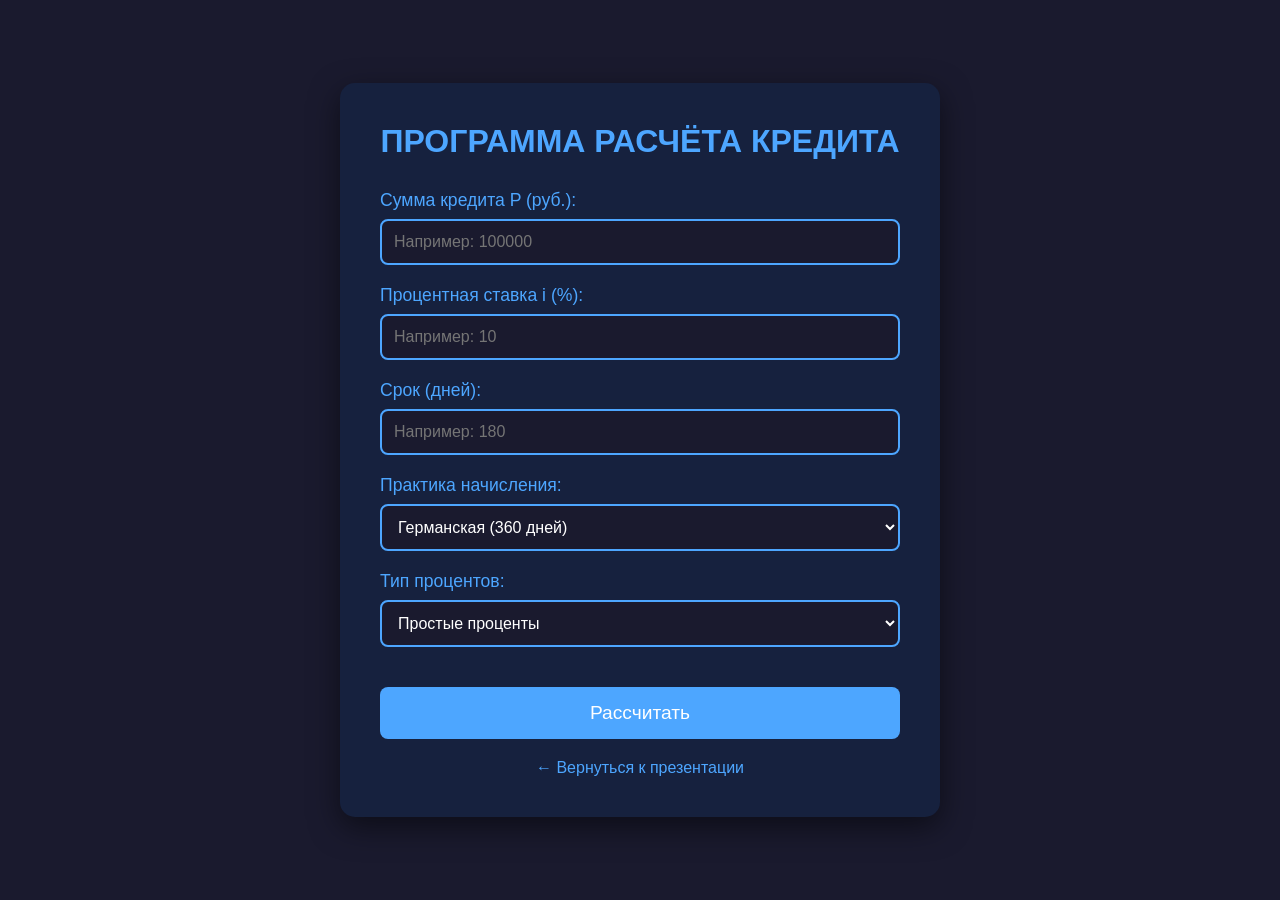
==== credit-calculator.html @ 274a7bc3 "Первый коммит: загрузка всех файлов презентации" ====
<!DOCTYPE html>
<html lang="ru">
<head>
    <meta charset="UTF-8">
    <meta name="viewport" content="width=device-width, initial-scale=1.0">
    <title>Программа расчёта кредита</title>
    <link rel="stylesheet" href="./css/calculator.css">
</head>
<body>
    <div class="container">
        <h1>ПРОГРАММА РАСЧЁТА КРЕДИТА</h1>
        
        <div class="form-group">
            <label for="principal">Сумма кредита P (руб.):</label>
            <input type="number" id="principal" placeholder="Например: 100000" min="0">
        </div>
        
        <div class="form-group">
            <label for="rate">Процентная ставка i (%):</label>
            <input type="number" id="rate" placeholder="Например: 10" min="0" step="0.1">
        </div>
        
        <div class="form-group">
            <label for="days">Срок (дней):</label>
            <input type="number" id="days" placeholder="Например: 180" min="30" max="3650">
        </div>
        
        <div class="form-group">
            <label for="practice">Практика начисления:</label>
            <select id="practice">
                <option value="german">Германская (360 дней)</option>
                <option value="french">Французская (360 дней)</option>
                <option value="english">Английская (365 дней)</option>
            </select>
        </div>
        
        <div class="form-group">
            <label for="type">Тип процентов:</label>
            <select id="type">
                <option value="simple">Простые проценты</option>
                <option value="compound">Сложные проценты</option>
            </select>
        </div>
        
        <button onclick="calculate()">Рассчитать</button>
        
        <div id="result" class="result" style="display: none;"></div>
        
        <a href="index.html" class="back-link">← Вернуться к презентации</a>
    </div>

    <script>
        function calculate() {
            const P = parseFloat(document.getElementById('principal').value);
            const i = parseFloat(document.getElementById('rate').value) / 100;
            const days = parseInt(document.getElementById('days').value);
            const practice = document.getElementById('practice').value;
            const type = document.getElementById('type').value;
            
            if (isNaN(P) || isNaN(i) || isNaN(days) || P < 0 || i < 0 || days < 30) {
                alert('Пожалуйста, заполните все поля корректно!\nСрок должен быть от 30 дней.');
                return;
            }
            
            let n;
            if (practice === 'german' || practice === 'french') {
                n = days / 360;
            } else {
                n = days / 365;
            }
            
            let S;
            if (type === 'simple') {
                S = P * (1 + n * i);
            } else {
                S = P * Math.pow((1 + i), n);
            }
            
            const resultDiv = document.getElementById('result');
            resultDiv.style.display = 'block';
            resultDiv.innerHTML = `
                <div>Наращенная сумма:</div>
                <div style="font-size: 1.5em; margin-top: 10px;">
                    S = ${S.toFixed(2)} руб.
                </div>
                <div style="font-size: 0.6em; margin-top: 15px; color: #888;">
                    P = ${P.toFixed(2)} руб., i = ${(i*100).toFixed(2)}%, 
                    n = ${n.toFixed(4)} лет (${days} дней)
                </div>
            `;
        }
    </script>
</body>
</html>
---- css/calculator.css ----
* {
    margin: 0;
    padding: 0;
    box-sizing: border-box;
}

body {
    background: #1a1a2e;
    color: #ffffff;
    font-family: 'Segoe UI', Arial, sans-serif;
    display: flex;
    justify-content: center;
    align-items: center;
    min-height: 100vh;
    margin: 0;
}

.container {
    background: #16213e;
    padding: 40px;
    border-radius: 15px;
    box-shadow: 0 10px 30px rgba(0,0,0,0.5);
    max-width: 600px;
    width: 90%;
}

h1 {
    text-align: center;
    color: #4da6ff;
    margin-bottom: 30px;
}

.form-group {
    margin-bottom: 20px;
}

label {
    display: block;
    margin-bottom: 8px;
    color: #4da6ff;
    font-size: 1.1em;
}

input, select {
    width: 100%;
    padding: 12px;
    border: 2px solid #4da6ff;
    border-radius: 8px;
    background: #1a1a2e;
    color: #ffffff;
    font-size: 1em;
    box-sizing: border-box;
}

input:focus, select:focus {
    outline: none;
    border-color: #ffffff;
}

button {
    width: 100%;
    padding: 15px;
    background: #4da6ff;
    color: #ffffff;
    border: none;
    border-radius: 8px;
    font-size: 1.2em;
    cursor: pointer;
    margin-top: 20px;
    transition: background 0.3s;
}

button:hover {
    background: #3d8fd9;
}

.result {
    margin-top: 30px;
    padding: 20px;
    background: #1a1a2e;
    border-radius: 8px;
    text-align: center;
    font-size: 1.5em;
    color: #4da6ff;
}

.back-link {
    display: block;
    text-align: center;
    margin-top: 20px;
    color: #4da6ff;
    text-decoration: none;
}

.back-link:hover {
    text-decoration: underline;
}
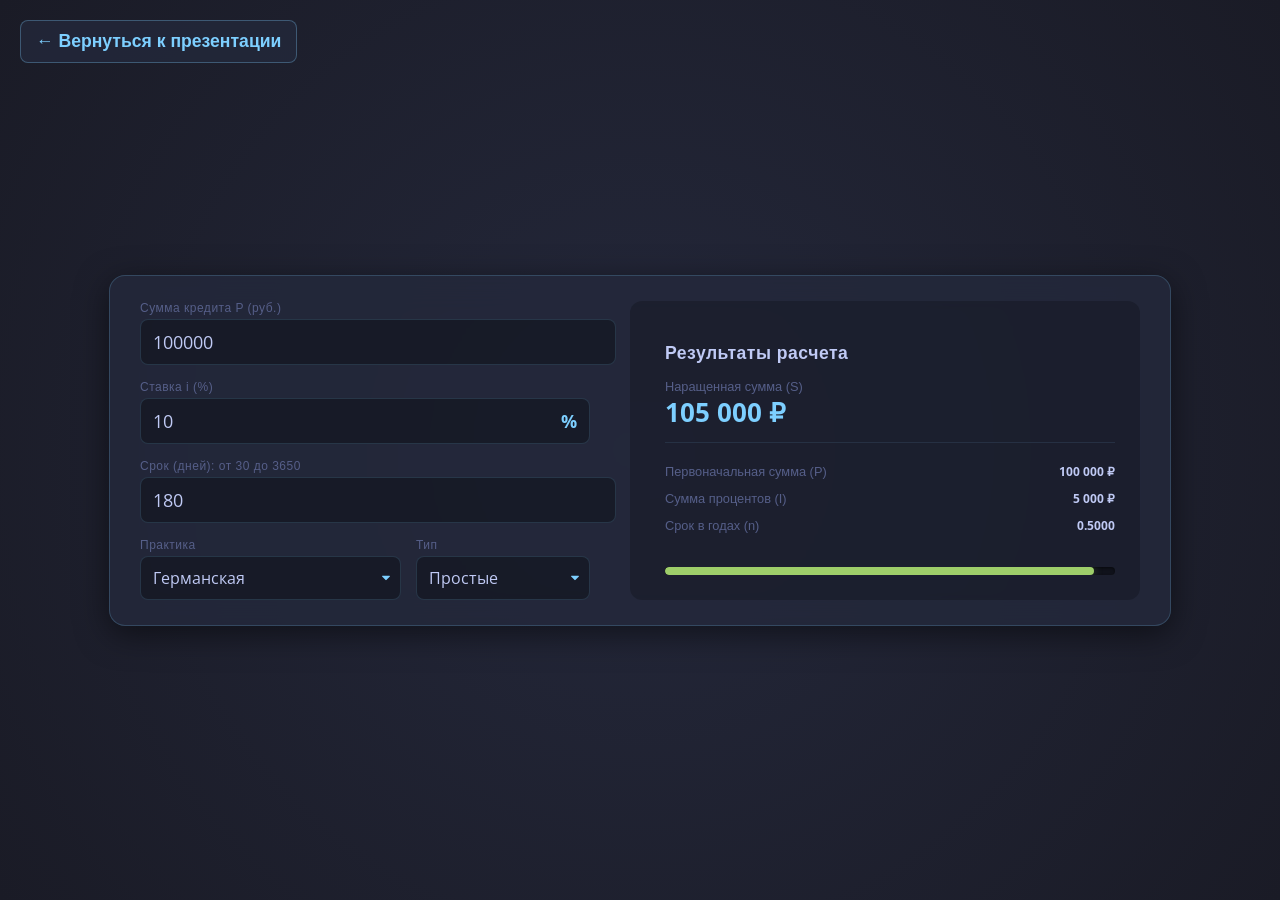
==== commit 5a8e9ded: "Описание изменений" ====
--- a/credit-calculator.html
+++ b/credit-calculator.html
@@ -6,89 +6,135 @@
     <title>Программа расчёта кредита</title>
     <link rel="stylesheet" href="./css/calculator.css">
 </head>
-<body>
-    <div class="container">
-        <h1>ПРОГРАММА РАСЧЁТА КРЕДИТА</h1>
-        
-        <div class="form-group">
-            <label for="principal">Сумма кредита P (руб.):</label>
-            <input type="number" id="principal" placeholder="Например: 100000" min="0">
+<body class="standalone-page">
+    
+    <a href="index.html" class="back-link">← Вернуться к презентации</a>
+
+    <div class="loan-calc-container">
+        <!-- Левая колонка: Ввод данных -->
+        <div class="loan-inputs">
+            <div class="loan-input-group">
+                <label>Сумма кредита P (руб.)</label>
+                <input type="number" id="calc-p" value="100000" class="loan-big-input" oninput="calculateCredit()">
+            </div>
+            
+            <div class="loan-input-group">
+                <label>Ставка i (%)</label>
+                <div class="loan-input-rate">
+                    <input type="number" id="calc-i" value="10" class="loan-big-input" step="0.1" oninput="calculateCredit()">
+                    <span>%</span>
+                </div>
+            </div>
+
+            <div class="loan-input-group">
+                <label>Срок (дней): от 30 до 3650</label>
+                <input type="number" id="calc-days" value="180" class="loan-big-input" min="30" max="3650" oninput="calculateCredit()">
+            </div>
+
+            <div class="loan-selects-row">
+                <div class="loan-select-col" style="flex: 1.5;">
+                    <label>Практика</label>
+                    <select id="calc-practice" class="loan-select" onchange="calculateCredit()">
+                        <option value="german">Германская</option>
+                        <option value="french">Французская</option>
+                        <option value="english">Английская</option>
+                    </select>
+                </div>
+                <div class="loan-select-col" style="flex: 1;">
+                    <label>Тип</label>
+                    <select id="calc-type" class="loan-select" onchange="calculateCredit()">
+                        <option value="simple">Простые</option>
+                        <option value="compound">Сложные</option>
+                    </select>
+                </div>
+            </div>
         </div>
-        
-        <div class="form-group">
-            <label for="rate">Процентная ставка i (%):</label>
-            <input type="number" id="rate" placeholder="Например: 10" min="0" step="0.1">
+
+        <!-- Правая колонка: Результаты -->
+        <div class="loan-results">
+            <h3>Результаты расчета</h3>
+            
+            <div class="loan-monthly">
+                <span>Наращенная сумма (S)</span>
+                <strong id="res-s">110 000 ₽</strong>
+            </div>
+            
+            <div class="loan-result-list">
+                <div class="loan-result-item">
+                    <span>Первоначальная сумма (P)</span>
+                    <strong id="res-p">100 000 ₽</strong>
+                </div>
+                <div class="loan-result-item">
+                    <span>Сумма процентов (I)</span>
+                    <strong id="res-i">10 000 ₽</strong>
+                </div>
+                <div class="loan-result-item">
+                    <span>Срок в годах (n)</span>
+                    <strong id="res-n">0.5000</strong>
+                </div>
+            </div>
+
+            <div class="loan-progress-bar">
+                <div class="loan-progress-fill" id="res-progress" style="width: 90%;"></div>
+            </div>
         </div>
-        
-        <div class="form-group">
-            <label for="days">Срок (дней):</label>
-            <input type="number" id="days" placeholder="Например: 180" min="30" max="3650">
-        </div>
-        
-        <div class="form-group">
-            <label for="practice">Практика начисления:</label>
-            <select id="practice">
-                <option value="german">Германская (360 дней)</option>
-                <option value="french">Французская (360 дней)</option>
-                <option value="english">Английская (365 дней)</option>
-            </select>
-        </div>
-        
-        <div class="form-group">
-            <label for="type">Тип процентов:</label>
-            <select id="type">
-                <option value="simple">Простые проценты</option>
-                <option value="compound">Сложные проценты</option>
-            </select>
-        </div>
-        
-        <button onclick="calculate()">Рассчитать</button>
-        
-        <div id="result" class="result" style="display: none;"></div>
-        
-        <a href="index.html" class="back-link">← Вернуться к презентации</a>
     </div>
 
     <script>
-        function calculate() {
-            const P = parseFloat(document.getElementById('principal').value);
-            const i = parseFloat(document.getElementById('rate').value) / 100;
-            const days = parseInt(document.getElementById('days').value);
-            const practice = document.getElementById('practice').value;
-            const type = document.getElementById('type').value;
+        function calculateCredit() {
+            const P = parseFloat(document.getElementById('calc-p').value) || 0;
+            const rate = parseFloat(document.getElementById('calc-i').value) || 0;
+            const i = rate / 100;
             
-            if (isNaN(P) || isNaN(i) || isNaN(days) || P < 0 || i < 0 || days < 30) {
-                alert('Пожалуйста, заполните все поля корректно!\nСрок должен быть от 30 дней.');
+            const daysInput = document.getElementById('calc-days');
+            let days = parseInt(daysInput.value);
+            
+            // Проверка срока
+            if (isNaN(days) || days < 30 || days > 3650) {
+                document.getElementById('res-s').textContent = "Укажите другой срок";
+                document.getElementById('res-s').style.color = "#f7768e";
+                document.getElementById('res-s').style.fontSize = "1.1em";
+                document.getElementById('res-p').textContent = "—";
+                document.getElementById('res-i').textContent = "—";
+                document.getElementById('res-n').textContent = "—";
+                document.getElementById('res-progress').style.width = "0%";
                 return;
+            } else {
+                document.getElementById('res-s').style.color = "#7dcfff";
+                document.getElementById('res-s').style.fontSize = "1.6em";
             }
             
-            let n;
-            if (practice === 'german' || practice === 'french') {
+            const practice = document.getElementById('calc-practice').value;
+            const type = document.getElementById('calc-type').value;
+            
+            let n = 0;
+            if (practice === 'english') {
+                n = days / 365;
+            } else {
                 n = days / 360;
-            } else {
-                n = days / 365;
             }
             
-            let S;
+            let S = 0;
             if (type === 'simple') {
                 S = P * (1 + n * i);
             } else {
                 S = P * Math.pow((1 + i), n);
             }
             
-            const resultDiv = document.getElementById('result');
-            resultDiv.style.display = 'block';
-            resultDiv.innerHTML = `
-                <div>Наращенная сумма:</div>
-                <div style="font-size: 1.5em; margin-top: 10px;">
-                    S = ${S.toFixed(2)} руб.
-                </div>
-                <div style="font-size: 0.6em; margin-top: 15px; color: #888;">
-                    P = ${P.toFixed(2)} руб., i = ${(i*100).toFixed(2)}%, 
-                    n = ${n.toFixed(4)} лет (${days} дней)
-                </div>
-            `;
+            const I = S - P;
+            const formatMoney = (val) => Math.round(val).toLocaleString('ru-RU') + ' ₽';
+            
+            document.getElementById('res-s').textContent = formatMoney(S);
+            document.getElementById('res-p').textContent = formatMoney(P);
+            document.getElementById('res-i').textContent = formatMoney(I);
+            document.getElementById('res-n').textContent = n.toFixed(4);
+            
+            const progressPercent = S > 0 ? (P / S) * 100 : 0;
+            document.getElementById('res-progress').style.width = progressPercent + '%';
         }
+
+        // Инициализация при загрузке
+        document.addEventListener('DOMContentLoaded', calculateCredit);
     </script>
 </body>
 </html>
--- a/css/calculator.css
+++ b/css/calculator.css
@@ -1,97 +1,220 @@
-* {
+/* ============================================
+   CALCULATOR — TOKYO NIGHT THEME
+   ============================================ */
+
+@import url('https://fonts.googleapis.com/css2?family=Open+Sans:wght@400;600&family=PT+Sans:wght@400;700&display=swap');
+
+/* ========== СТИЛИ ДЛЯ ОТДЕЛЬНОЙ СТРАНИЦЫ (credit-calculator.html) ========== */
+body.standalone-page {
     margin: 0;
     padding: 0;
-    box-sizing: border-box;
-}
-
-body {
-    background: #1a1a2e;
-    color: #ffffff;
-    font-family: 'Segoe UI', Arial, sans-serif;
+    min-height: 100vh;
     display: flex;
     justify-content: center;
     align-items: center;
-    min-height: 100vh;
-    margin: 0;
-}
-
-.container {
-    background: #16213e;
-    padding: 40px;
-    border-radius: 15px;
-    box-shadow: 0 10px 30px rgba(0,0,0,0.5);
-    max-width: 600px;
-    width: 90%;
-}
-
-h1 {
-    text-align: center;
-    color: #4da6ff;
-    margin-bottom: 30px;
-}
-
-.form-group {
+    background-color: #1a1b26; /* Фон темы */
+    background-image: radial-gradient(circle at center, #24283b 0%, #1a1b26 100%);
+    font-family: 'Segoe UI', Tahoma, Geneva, Verdana, sans-serif;
+    color: #c0caf5;
+}
+
+.back-link {
+    position: absolute;
+    top: 20px;
+    left: 20px;
+    color: #7dcfff;
+    text-decoration: none;
+    font-size: 1.1em;
+    font-weight: bold;
+    padding: 10px 15px;
+    border: 1px solid rgba(125, 207, 255, 0.3);
+    border-radius: 8px;
+    background: rgba(36, 40, 59, 0.8);
+    transition: all 0.3s;
+}
+
+.back-link:hover {
+    background: #7dcfff;
+    color: #1a1b26;
+}
+
+/* ============================================
+   СТИЛИ КАЛЬКУЛЯТОРА (Общие для index и standalone)
+   ============================================ */
+.loan-calc-container {
+    display: flex;
+    gap: 40px;
+    background: rgba(36, 40, 59, 0.85);
+    backdrop-filter: blur(16px);
+    -webkit-backdrop-filter: blur(16px);
+    border: 1px solid rgba(125, 207, 255, 0.2);
+    border-radius: 16px;
+    padding: 25px 30px;
+    max-width: 1000px;
+    width: 95%;
+    margin: 0 auto;
+    text-align: left;
+    box-shadow: 0 8px 32px 0 rgba(0,0,0,0.5);
+}
+
+.loan-inputs {
+    flex: 0 0 45%;
+    display: flex;
+    flex-direction: column;
+    gap: 15px;
+}
+
+.loan-input-group label, .loan-select-col label {
+    color: #565f89;
+    font-size: 0.75em;
+    margin-bottom: 4px;
+    display: block;
+    letter-spacing: 0.5px;
+}
+
+.loan-big-input, .loan-select {
+    background: rgba(0,0,0,0.3);
+    border: 1px solid rgba(125, 207, 255, 0.15);
+    border-radius: 8px;
+    color: #c0caf5;
+    font-size: 1.1em;
+    padding: 10px 12px;
+    width: 100%;
+    outline: none;
+    transition: all 0.3s;
+    font-family: 'Open Sans', sans-serif;
+}
+
+.loan-big-input:focus, .loan-select:focus {
+    border-color: #7dcfff;
+    background: rgba(0,0,0,0.5);
+    box-shadow: 0 0 12px rgba(125,207,255,0.2);
+}
+
+.loan-selects-row {
+    display: flex;
+    gap: 15px;
+}
+
+.loan-select {
+    appearance: none;
+    -webkit-appearance: none;
+    -moz-appearance: none;
+    background-image: url("data:image/svg+xml;charset=US-ASCII,%3Csvg%20xmlns%3D%22http%3A%2F%2Fwww.w3.org%2F2000%2Fsvg%22%20width%3D%22292.4%22%20height%3D%22292.4%22%3E%3Cpath%20fill%3D%22%237dcfff%22%20d%3D%22M287%2069.4a17.6%2017.6%200%200%200-13-5.4H18.4c-5%200-9.3%201.8-12.9%205.4A17.6%2017.6%200%200%200%200%2082.2c0%205%201.8%209.3%205.4%2012.9l128%20127.9c3.6%203.6%207.8%205.4%2012.8%205.4s9.2-1.8%2012.8-5.4L287%2095c3.5-3.5%205.4-7.8%205.4-12.8%200-5-1.9-9.2-5.5-12.8z%22%2F%3E%3C%2Fsvg%3E");
+    background-repeat: no-repeat;
+    background-position: right 10px top 50%;
+    background-size: 8px auto;
+    padding-right: 25px;
+    cursor: pointer;
+    font-size: 1em;
+    text-overflow: ellipsis;
+}
+
+.loan-input-rate {
+    display: flex;
+    align-items: center;
+    background: rgba(0,0,0,0.3);
+    border: 1px solid rgba(125, 207, 255, 0.15);
+    border-radius: 8px;
+    padding-right: 12px;
+    transition: all 0.3s;
+}
+
+.loan-input-rate:focus-within {
+    border-color: #7dcfff;
+    background: rgba(0,0,0,0.5);
+    box-shadow: 0 0 12px rgba(125,207,255,0.2);
+}
+
+.loan-input-rate .loan-big-input {
+    border: none;
+    background: transparent;
+    box-shadow: none;
+}
+
+.loan-input-rate span {
+    color: #7dcfff;
+    font-size: 1.1em;
+    font-weight: bold;
+    font-family: 'Open Sans', sans-serif;
+}
+
+/* Правая колонка */
+.loan-results {
+    flex: 1;
+    background: rgba(0,0,0,0.2);
+    border-radius: 12px;
+    padding: 25px 25px 25px 35px;
+    display: flex;
+    flex-direction: column;
+}
+
+.loan-results h3 {
+    color: #c0caf5;
+    font-size: 1.1em;
+    margin-bottom: 15px;
+    font-weight: 600;
+    letter-spacing: 0.5px;
+}
+
+.loan-monthly {
+    display: flex;
+    flex-direction: column;
+    gap: 5px;
     margin-bottom: 20px;
-}
-
-label {
-    display: block;
-    margin-bottom: 8px;
-    color: #4da6ff;
-    font-size: 1.1em;
-}
-
-input, select {
-    width: 100%;
-    padding: 12px;
-    border: 2px solid #4da6ff;
-    border-radius: 8px;
-    background: #1a1a2e;
-    color: #ffffff;
-    font-size: 1em;
-    box-sizing: border-box;
-}
-
-input:focus, select:focus {
-    outline: none;
-    border-color: #ffffff;
-}
-
-button {
-    width: 100%;
-    padding: 15px;
-    background: #4da6ff;
-    color: #ffffff;
-    border: none;
-    border-radius: 8px;
-    font-size: 1.2em;
-    cursor: pointer;
-    margin-top: 20px;
-    transition: background 0.3s;
-}
-
-button:hover {
-    background: #3d8fd9;
-}
-
-.result {
-    margin-top: 30px;
-    padding: 20px;
-    background: #1a1a2e;
-    border-radius: 8px;
-    text-align: center;
-    font-size: 1.5em;
-    color: #4da6ff;
-}
-
-.back-link {
-    display: block;
-    text-align: center;
-    margin-top: 20px;
-    color: #4da6ff;
-    text-decoration: none;
-}
-
-.back-link:hover {
-    text-decoration: underline;
+    padding-bottom: 15px;
+    border-bottom: 1px solid rgba(125, 207, 255, 0.1);
+}
+
+.loan-monthly span {
+    color: #565f89;
+    font-size: 0.8em;
+    white-space: nowrap;
+}
+
+.loan-monthly strong {
+    font-size: 1.6em;
+    color: #7dcfff;
+    line-height: 1.1;
+    font-family: 'Open Sans', sans-serif;
+    word-break: break-all;
+}
+
+.loan-result-list {
+    margin-bottom: 20px;
+}
+
+.loan-result-item {
+    display: flex;
+    justify-content: space-between;
+    align-items: center;
+    color: #565f89;
+    font-size: 0.8em;
+    margin-bottom: 10px;
+}
+
+.loan-result-item strong {
+    color: #c0caf5;
+    font-family: 'Open Sans', sans-serif;
+    font-size: 0.95em;
+    margin-left: 10px;
+    text-align: right;
+    word-break: break-all;
+}
+
+.loan-progress-bar {
+    height: 8px;
+    background: rgba(0,0,0,0.4);
+    border-radius: 4px;
+    overflow: hidden;
+    margin-top: auto;
+    box-shadow: inset 0 1px 3px rgba(0,0,0,0.5);
+}
+
+.loan-progress-fill {
+    height: 100%;
+    background: #9ece6a;
+    border-radius: 4px;
+    transition: width 0.4s ease-out;
+    box-shadow: 0 0 10px rgba(158, 206, 106, 0.3);
 }
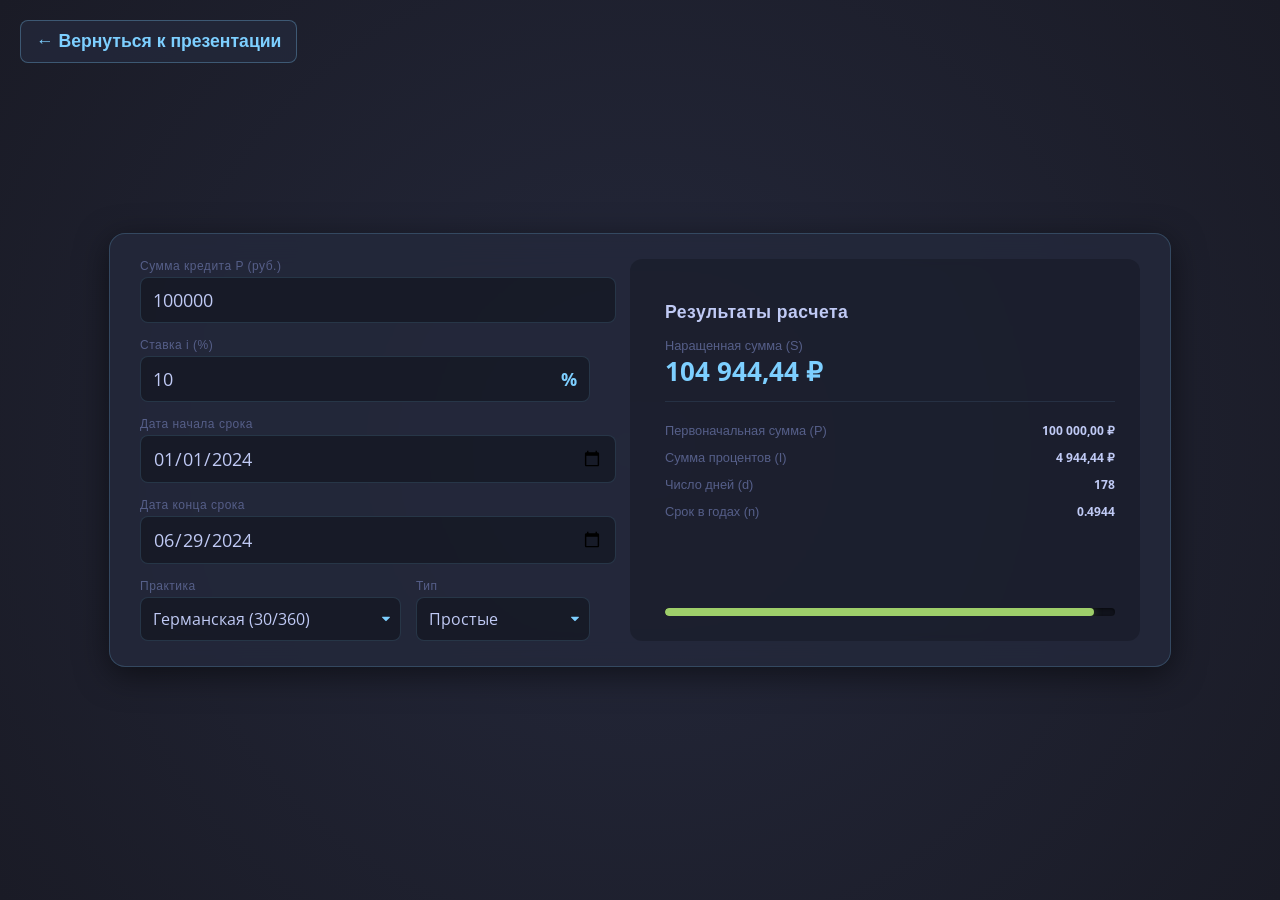
==== commit 7143ba2f: "fix: корректные 6 вариантов расчёта и формат денег toFixed(2)" ====
--- a/credit-calculator.html
+++ b/credit-calculator.html
@@ -7,7 +7,7 @@
     <link rel="stylesheet" href="./css/calculator.css">
 </head>
 <body class="standalone-page">
-    
+
     <a href="index.html" class="back-link">← Вернуться к презентации</a>
 
     <div class="loan-calc-container">
@@ -17,7 +17,7 @@
                 <label>Сумма кредита P (руб.)</label>
                 <input type="number" id="calc-p" value="100000" class="loan-big-input" oninput="calculateCredit()">
             </div>
-            
+
             <div class="loan-input-group">
                 <label>Ставка i (%)</label>
                 <div class="loan-input-rate">
@@ -27,17 +27,22 @@
             </div>
 
             <div class="loan-input-group">
-                <label>Срок (дней): от 30 до 3650</label>
-                <input type="number" id="calc-days" value="180" class="loan-big-input" min="30" max="3650" oninput="calculateCredit()">
+                <label>Дата начала срока</label>
+                <input type="date" id="calc-start" value="2024-01-01" class="loan-big-input" oninput="calculateCredit()">
+            </div>
+
+            <div class="loan-input-group">
+                <label>Дата конца срока</label>
+                <input type="date" id="calc-end" value="2024-06-29" class="loan-big-input" oninput="calculateCredit()">
             </div>
 
             <div class="loan-selects-row">
                 <div class="loan-select-col" style="flex: 1.5;">
                     <label>Практика</label>
                     <select id="calc-practice" class="loan-select" onchange="calculateCredit()">
-                        <option value="german">Германская</option>
-                        <option value="french">Французская</option>
-                        <option value="english">Английская</option>
+                        <option value="german">Германская (30/360)</option>
+                        <option value="french">Французская (факт/360)</option>
+                        <option value="english">Английская (факт/365)</option>
                     </select>
                 </div>
                 <div class="loan-select-col" style="flex: 1;">
@@ -53,24 +58,28 @@
         <!-- Правая колонка: Результаты -->
         <div class="loan-results">
             <h3>Результаты расчета</h3>
-            
+
             <div class="loan-monthly">
                 <span>Наращенная сумма (S)</span>
-                <strong id="res-s">110 000 ₽</strong>
+                <strong id="res-s">110 000,00 ₽</strong>
             </div>
-            
+
             <div class="loan-result-list">
                 <div class="loan-result-item">
                     <span>Первоначальная сумма (P)</span>
-                    <strong id="res-p">100 000 ₽</strong>
+                    <strong id="res-p">100 000,00 ₽</strong>
                 </div>
                 <div class="loan-result-item">
                     <span>Сумма процентов (I)</span>
-                    <strong id="res-i">10 000 ₽</strong>
+                    <strong id="res-i">10 000,00 ₽</strong>
+                </div>
+                <div class="loan-result-item">
+                    <span>Число дней (d)</span>
+                    <strong id="res-d">180</strong>
                 </div>
                 <div class="loan-result-item">
                     <span>Срок в годах (n)</span>
-                    <strong id="res-n">0.5000</strong>
+                    <strong id="res-n">0.4932</strong>
                 </div>
             </div>
 
@@ -81,60 +90,86 @@
     </div>
 
     <script>
+        /* Деньги всегда с двумя знаками после запятой */
+        function formatMoney(val) {
+            return Number(val.toFixed(2)).toLocaleString('ru-RU',
+                { minimumFractionDigits: 2, maximumFractionDigits: 2 }) + ' ₽';
+        }
+
+        /* Точное число дней между датами (французская и английская практики) */
+        function daysActual(start, end) {
+            return Math.round((end.getTime() - start.getTime()) / 86400000);
+        }
+
+        /* Число дней по германской практике (30/360): месяц = 30 дней, день месяца не больше 30 */
+        function days360(start, end) {
+            const d1 = Math.min(start.getDate(), 30);
+            const d2 = Math.min(end.getDate(), 30);
+            return (end.getFullYear() - start.getFullYear()) * 360
+                 + (end.getMonth() - start.getMonth()) * 30
+                 + (d2 - d1);
+        }
+
+        function calcError(message) {
+            const resS = document.getElementById('res-s');
+            resS.textContent = message;
+            resS.style.color = "#f7768e";
+            resS.style.fontSize = "1.1em";
+            document.getElementById('res-p').textContent = "—";
+            document.getElementById('res-i').textContent = "—";
+            document.getElementById('res-d').textContent = "—";
+            document.getElementById('res-n').textContent = "—";
+            document.getElementById('res-progress').style.width = "0%";
+        }
+
         function calculateCredit() {
             const P = parseFloat(document.getElementById('calc-p').value) || 0;
-            const rate = parseFloat(document.getElementById('calc-i').value) || 0;
-            const i = rate / 100;
-            
-            const daysInput = document.getElementById('calc-days');
-            let days = parseInt(daysInput.value);
-            
-            // Проверка срока
-            if (isNaN(days) || days < 30 || days > 3650) {
-                document.getElementById('res-s').textContent = "Укажите другой срок";
-                document.getElementById('res-s').style.color = "#f7768e";
-                document.getElementById('res-s').style.fontSize = "1.1em";
-                document.getElementById('res-p').textContent = "—";
-                document.getElementById('res-i').textContent = "—";
-                document.getElementById('res-n').textContent = "—";
-                document.getElementById('res-progress').style.width = "0%";
-                return;
-            } else {
-                document.getElementById('res-s').style.color = "#7dcfff";
-                document.getElementById('res-s').style.fontSize = "1.6em";
+            const i = (parseFloat(document.getElementById('calc-i').value) || 0) / 100;
+
+            const startVal = document.getElementById('calc-start').value;
+            const endVal   = document.getElementById('calc-end').value;
+
+            if (!startVal || !endVal) { calcError("Укажите даты"); return; }
+
+            const start = new Date(startVal);
+            const end   = new Date(endVal);
+
+            if (end <= start) { calcError("Конец позже начала"); return; }
+
+            const resS = document.getElementById('res-s');
+            resS.style.color = "#7dcfff";
+            resS.style.fontSize = "1.6em";
+
+            const practice = document.getElementById('calc-practice').value;
+            const type     = document.getElementById('calc-type').value;
+
+            let d, n;
+            if (practice === 'german') {
+                d = days360(start, end); n = d / 360;
+            } else if (practice === 'french') {
+                d = daysActual(start, end); n = d / 360;
+            } else { // english
+                d = daysActual(start, end); n = d / 365;
             }
-            
-            const practice = document.getElementById('calc-practice').value;
-            const type = document.getElementById('calc-type').value;
-            
-            let n = 0;
-            if (practice === 'english') {
-                n = days / 365;
-            } else {
-                n = days / 360;
-            }
-            
-            let S = 0;
-            if (type === 'simple') {
-                S = P * (1 + n * i);
-            } else {
-                S = P * Math.pow((1 + i), n);
-            }
-            
+
+            if (d < 30 || d > 3650) { calcError("Срок вне 30–3650 дней"); return; }
+
+            const S = (type === 'simple')
+                ? P * (1 + n * i)
+                : P * Math.pow((1 + i), n);
             const I = S - P;
-            const formatMoney = (val) => Math.round(val).toLocaleString('ru-RU') + ' ₽';
-            
+
             document.getElementById('res-s').textContent = formatMoney(S);
             document.getElementById('res-p').textContent = formatMoney(P);
             document.getElementById('res-i').textContent = formatMoney(I);
+            document.getElementById('res-d').textContent = d;
             document.getElementById('res-n').textContent = n.toFixed(4);
-            
+
             const progressPercent = S > 0 ? (P / S) * 100 : 0;
             document.getElementById('res-progress').style.width = progressPercent + '%';
         }
 
-        // Инициализация при загрузке
         document.addEventListener('DOMContentLoaded', calculateCredit);
     </script>
 </body>
-</html>+</html>
